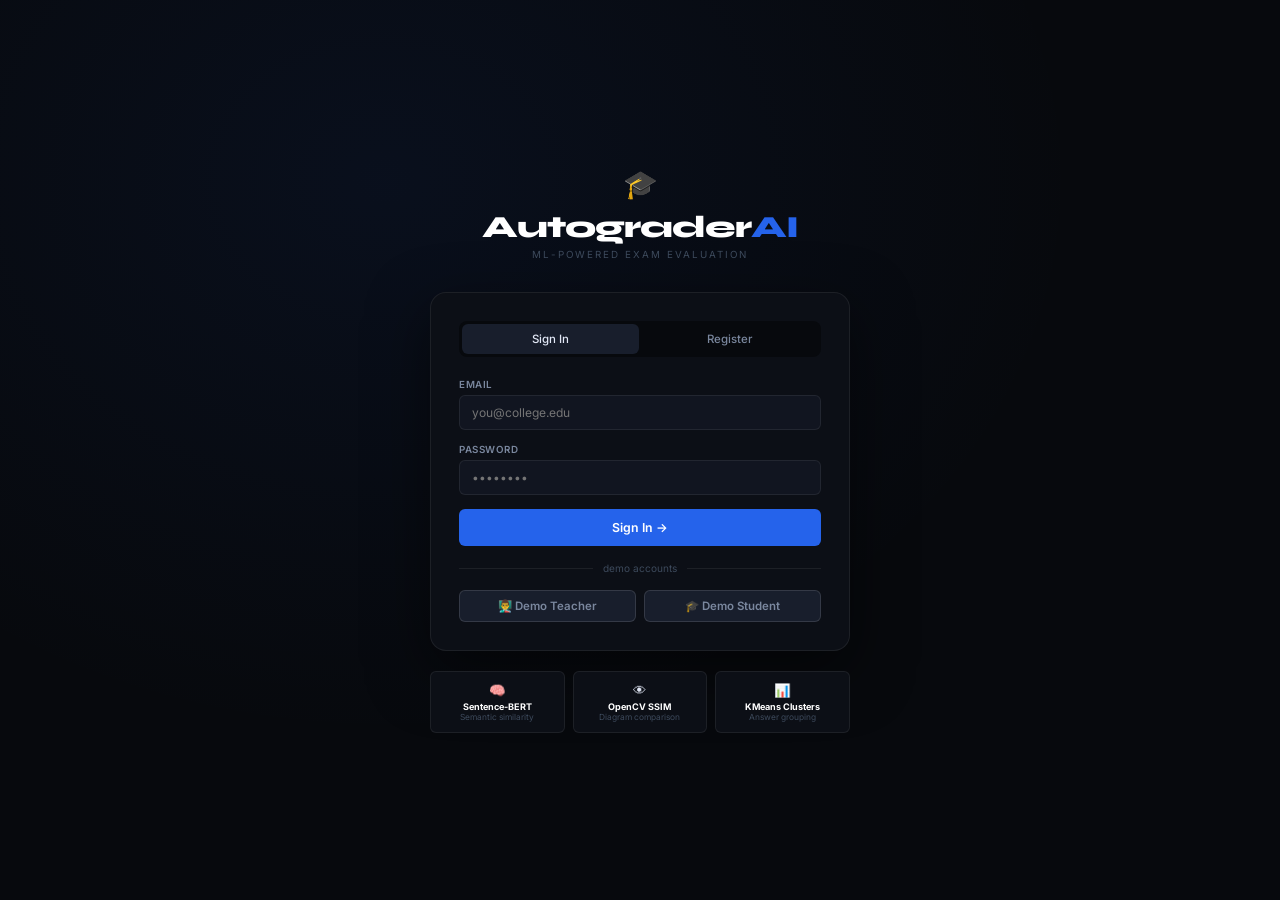
==== frontend/index.html @ 8019d905 "Initial commit: AI-powered ExamAI system" ====
<!DOCTYPE html>
<html lang="en">

<head>
  <meta charset="UTF-8">
  <meta name="viewport" content="width=device-width,initial-scale=1">
  <title>AutoGrader— Smart Exam Grader</title>
  <link rel="stylesheet" href="css/main.css">
</head>

<body class="auth-page">

  <div class="auth-box">
    <div class="auth-logo">
      <div class="auth-logo-icon">🎓</div>
      <h1>Autograder<span>AI</span></h1>
      <p>ML-POWERED EXAM EVALUATION</p>
    </div>

    <div class="auth-card">
      <div class="auth-tabs">
        <button class="auth-tab active" onclick="tab('login')">Sign In</button>
        <button class="auth-tab" onclick="tab('register')">Register</button>
      </div>

      <div id="err" class="err hidden"></div>

      <!-- LOGIN -->
      <div id="panel-login">
        <div class="field"><label>Email</label><input type="email" id="l-email" placeholder="you@college.edu"></div>
        <div class="field"><label>Password</label><input type="password" id="l-pass" placeholder="••••••••"></div>
        <button class="btn btn-primary w-full btn-lg" id="l-btn" onclick="doLogin()">Sign In →</button>
        <div class="divider"><span>demo accounts</span></div>
        <div style="display:grid;grid-template-columns:1fr 1fr;gap:8px">
          <button class="btn btn-secondary" onclick="demo('teacher')">👨‍🏫 Demo Teacher</button>
          <button class="btn btn-secondary" onclick="demo('student')">🎓 Demo Student</button>
        </div>
      </div>

      <!-- REGISTER -->
      <div id="panel-register" class="hidden">
        <div class="role-row">
          <button class="role-btn active" id="r-t" onclick="setRole('teacher')"><span
              style="font-size:1.4rem">👨‍🏫</span><span>Teacher</span></button>
          <button class="role-btn" id="r-s" onclick="setRole('student')"><span
              style="font-size:1.4rem">🎓</span><span>Student</span></button>
        </div>
        <div class="field-row">
          <div class="field"><label>Full Name</label><input id="r-name" placeholder="Your name"></div>
          <div class="field"><label>Email</label><input type="email" id="r-email" placeholder="you@college.edu"></div>
        </div>
        <div class="field-row">
          <div class="field"><label>Password</label><input type="password" id="r-pass" placeholder="Min 6 chars"></div>
          <div class="field"><label>Subject</label><input id="r-sub" placeholder="e.g. Computer Science"></div>
        </div>
        <button class="btn btn-primary w-full btn-lg" id="r-btn" onclick="doRegister()">Create Account →</button>
      </div>
    </div>

    <!-- ML Models info -->
    <div style="display:grid;grid-template-columns:repeat(3,1fr);gap:8px;margin-top:20px">
      <div
        style="background:var(--bg2);border:1px solid var(--border);border-radius:var(--rs);padding:10px;text-align:center">
        <div style="font-size:.95rem;margin-bottom:3px">🧠</div>
        <div style="font-size:.65rem;font-weight:700;color:#fff">Sentence-BERT</div>
        <div style="font-size:.6rem;color:var(--text3)">Semantic similarity</div>
      </div>
      <div
        style="background:var(--bg2);border:1px solid var(--border);border-radius:var(--rs);padding:10px;text-align:center">
        <div style="font-size:.95rem;margin-bottom:3px">👁</div>
        <div style="font-size:.65rem;font-weight:700;color:#fff">OpenCV SSIM</div>
        <div style="font-size:.6rem;color:var(--text3)">Diagram comparison</div>
      </div>
      <div
        style="background:var(--bg2);border:1px solid var(--border);border-radius:var(--rs);padding:10px;text-align:center">
        <div style="font-size:.95rem;margin-bottom:3px">📊</div>
        <div style="font-size:.65rem;font-weight:700;color:#fff">KMeans Clusters</div>
        <div style="font-size:.6rem;color:var(--text3)">Answer grouping</div>
      </div>
    </div>
  </div>

  <script>
    const API = 'http://localhost:5000/api';
    let role = 'teacher';

    function tab(t) {
      document.querySelectorAll('.auth-tab').forEach((el, i) => el.classList.toggle('active', t === (i === 0 ? 'login' : 'register')));
      document.getElementById('panel-login').classList.toggle('hidden', t !== 'login');
      document.getElementById('panel-register').classList.toggle('hidden', t !== 'register');
      document.getElementById('err').classList.add('hidden');
    }
    function setRole(r) {
      role = r;
      document.getElementById('r-t').classList.toggle('active', r === 'teacher');
      document.getElementById('r-s').classList.toggle('active', r === 'student');
    }
    function showErr(msg) { const e = document.getElementById('err'); e.textContent = msg; e.classList.remove('hidden'); setTimeout(() => e.classList.add('hidden'), 4000); }

    async function doLogin() {
      const email = document.getElementById('l-email').value.trim(), pw = document.getElementById('l-pass').value;
      if (!email || !pw) { showErr('Email and password required'); return; }
      const btn = document.getElementById('l-btn'); btn.disabled = true; btn.textContent = 'Signing in…';
      try {
        const r = await fetch(`${API}/auth/login`, { method: 'POST', headers: { 'Content-Type': 'application/json' }, body: JSON.stringify({ email, password: pw }) });
        const d = await r.json(); if (!r.ok) { showErr(d.error || 'Login failed'); return; }
        localStorage.setItem('examai_token', d.token); localStorage.setItem('examai_user', JSON.stringify(d.user));
        location.href = d.user.role === 'teacher' ? 'pages/teacher.html' : 'pages/student.html';
      } catch (e) { showErr('Cannot connect to backend. Run: python app.py'); }
      finally { btn.disabled = false; btn.textContent = 'Sign In →'; }
    }

    async function doRegister() {
      const name = document.getElementById('r-name').value.trim(), email = document.getElementById('r-email').value.trim(), pw = document.getElementById('r-pass').value, sub = document.getElementById('r-sub').value.trim();
      if (!name || !email || !pw) { showErr('All fields required'); return; }
      const btn = document.getElementById('r-btn'); btn.disabled = true; btn.textContent = 'Creating…';
      try {
        const r = await fetch(`${API}/auth/register`, { method: 'POST', headers: { 'Content-Type': 'application/json' }, body: JSON.stringify({ name, email, password: pw, role, subject: sub }) });
        const d = await r.json(); if (!r.ok) { showErr(d.error || 'Failed'); return; }
        localStorage.setItem('examai_token', d.token); localStorage.setItem('examai_user', JSON.stringify(d.user));
        location.href = d.user.role === 'teacher' ? 'pages/teacher.html' : 'pages/student.html';
      } catch (e) { showErr('Cannot connect to backend'); }
      finally { btn.disabled = false; btn.textContent = 'Create Account →'; }
    }

    async function demo(r) {
      const email = r === 'teacher' ? 'teacher@demo.com' : 'student@demo.com';
      try {
        const res = await fetch(`${API}/auth/login`, { method: 'POST', headers: { 'Content-Type': 'application/json' }, body: JSON.stringify({ email, password: 'demo123' }) });
        const d = await res.json(); if (!res.ok) { showErr(d.error || 'Demo failed'); return; }
        localStorage.setItem('examai_token', d.token); localStorage.setItem('examai_user', JSON.stringify(d.user));
        location.href = d.user.role === 'teacher' ? 'pages/teacher.html' : 'pages/student.html';
      } catch (e) { showErr('Backend not running. Start: python app.py'); }
    }

    const t = localStorage.getItem('examai_token'), u = JSON.parse(localStorage.getItem('examai_user') || 'null');
    if (t && u) location.href = u.role === 'teacher' ? 'pages/teacher.html' : 'pages/student.html';
  </script>
</body>

</html>
---- frontend/css/main.css ----
@import url('https://fonts.googleapis.com/css2?family=Inter:wght@300;400;500;600;700&family=JetBrains+Mono:wght@400;500&family=Syne:wght@700;800&display=swap');

:root{
  --bg:#07090D;--bg2:#0C0F16;--bg3:#111520;--bg4:#181E2C;--bg5:#1E2638;
  --border:rgba(255,255,255,.07);--border2:rgba(255,255,255,.12);
  --text:#E1E7F5;--text2:#7A879E;--text3:#3D4A5C;
  --blue:#2563EB;--green:#059669;--gold:#D97706;--red:#DC2626;--purple:#7C3AED;--teal:#0891B2;
  --r:10px;--rs:6px;
}
*{box-sizing:border-box;margin:0;padding:0}
html{font-size:14px;-webkit-font-smoothing:antialiased}
body{background:var(--bg);color:var(--text);font-family:'Inter',sans-serif;min-height:100vh}
::-webkit-scrollbar{width:4px}::-webkit-scrollbar-thumb{background:var(--bg5);border-radius:2px}
input,select,textarea,button{font-family:'Inter',sans-serif}

/* AUTH */
.auth-page{min-height:100vh;display:flex;align-items:center;justify-content:center;background:radial-gradient(ellipse at 30% 20%,rgba(37,99,235,.07),transparent 55%),var(--bg);padding:20px}
.auth-box{width:100%;max-width:420px}
.auth-logo{text-align:center;margin-bottom:32px}
.auth-logo-icon{font-size:2rem;margin-bottom:8px}
.auth-logo h1{font-family:'Syne',sans-serif;font-size:2.2rem;font-weight:800;color:#fff;letter-spacing:-1px}
.auth-logo h1 span{color:var(--blue)}
.auth-logo p{font-size:.7rem;letter-spacing:2px;color:var(--text3);margin-top:4px}
.auth-card{background:var(--bg2);border:1px solid var(--border);border-radius:16px;padding:28px;box-shadow:0 20px 60px rgba(0,0,0,.5)}
.auth-tabs{display:flex;gap:3px;background:var(--bg);border-radius:8px;padding:3px;margin-bottom:22px}
.auth-tab{flex:1;padding:8px;border:none;background:transparent;color:var(--text2);border-radius:6px;cursor:pointer;font-size:.82rem;font-weight:500;transition:.15s}
.auth-tab.active{background:var(--bg4);color:var(--text)}
.role-row{display:grid;grid-template-columns:1fr 1fr;gap:8px;margin-bottom:18px}
.role-btn{display:flex;flex-direction:column;align-items:center;gap:5px;padding:14px;border:1px solid var(--border);background:var(--bg3);border-radius:var(--rs);cursor:pointer;color:var(--text2);font-size:.8rem;transition:.15s}
.role-btn.active{border-color:var(--blue);background:rgba(37,99,235,.1);color:var(--blue)}

/* FORMS */
.field{margin-bottom:14px}
.field label{display:block;font-size:.7rem;font-weight:600;color:var(--text2);margin-bottom:5px;letter-spacing:.5px;text-transform:uppercase}
.field input,.field select,.field textarea{width:100%;padding:9px 12px;background:var(--bg3);border:1px solid var(--border);border-radius:var(--rs);color:var(--text);font-size:.86rem;outline:none;transition:.15s}
.field input:focus,.field select:focus,.field textarea:focus{border-color:rgba(37,99,235,.5);box-shadow:0 0 0 3px rgba(37,99,235,.08)}
.field textarea{resize:vertical;min-height:75px;line-height:1.6}
.field-row{display:grid;grid-template-columns:1fr 1fr;gap:12px}

/* BUTTONS */
.btn{display:inline-flex;align-items:center;justify-content:center;gap:6px;padding:8px 16px;border:none;border-radius:var(--rs);cursor:pointer;font-size:.82rem;font-weight:600;transition:.15s;white-space:nowrap}
.btn:disabled{opacity:.4;cursor:not-allowed}
.btn-primary{background:var(--blue);color:#fff}
.btn-primary:hover:not(:disabled){background:#1d4ed8}
.btn-secondary{background:var(--bg4);color:var(--text2);border:1px solid var(--border2)}
.btn-secondary:hover:not(:disabled){background:var(--bg5);color:var(--text)}
.btn-success{background:rgba(5,150,105,.12);color:var(--green);border:1px solid rgba(5,150,105,.2)}
.btn-danger{background:rgba(220,38,38,.1);color:var(--red);border:1px solid rgba(220,38,38,.2)}
.btn-ghost{background:transparent;color:var(--text2)}
.btn-ghost:hover:not(:disabled){background:rgba(255,255,255,.04);color:var(--text)}
.btn-lg{padding:11px 22px;font-size:.88rem}
.btn-sm{padding:5px 11px;font-size:.74rem}
.btn-icon{padding:7px}
.w-full{width:100%}

/* LAYOUT */
.app{display:flex;height:100vh;overflow:hidden}
.sidebar{width:220px;background:var(--bg2);border-right:1px solid var(--border);display:flex;flex-direction:column;flex-shrink:0}
.sb-brand{display:flex;align-items:center;gap:8px;padding:16px 14px;border-bottom:1px solid var(--border)}
.sb-brand-icon{width:28px;height:28px;background:var(--blue);border-radius:7px;display:flex;align-items:center;justify-content:center;font-size:.85rem;flex-shrink:0}
.sb-brand-name{font-family:'Syne',sans-serif;font-weight:800;font-size:.85rem;color:#fff}
.sb-user{display:flex;align-items:center;gap:9px;padding:11px 12px;border-bottom:1px solid var(--border)}
.sb-av{width:30px;height:30px;border-radius:50%;display:flex;align-items:center;justify-content:center;font-weight:700;font-size:.75rem;flex-shrink:0}
.sb-name{font-size:.8rem;font-weight:600;white-space:nowrap;overflow:hidden;text-overflow:ellipsis}
.sb-role{font-size:.65rem;color:var(--text3)}
.sb-nav{flex:1;overflow-y:auto;padding:8px}
.sb-sec{font-size:.6rem;font-weight:700;letter-spacing:1px;text-transform:uppercase;color:var(--text3);padding:8px 8px 4px}
.nav-btn{display:flex;align-items:center;gap:9px;padding:8px 10px;border-radius:var(--rs);cursor:pointer;color:var(--text2);font-size:.8rem;font-weight:500;transition:.12s;border:none;background:none;width:100%;text-align:left}
.nav-btn:hover{background:rgba(255,255,255,.04);color:var(--text)}
.nav-btn.active{background:rgba(37,99,235,.12);color:var(--blue)}
.nav-icon{font-size:.9rem;width:16px;text-align:center;flex-shrink:0}
.nav-badge{margin-left:auto;background:var(--red);color:#fff;font-size:.6rem;font-weight:700;padding:1px 5px;border-radius:6px}
.sb-foot{padding:8px;border-top:1px solid var(--border)}
.main{flex:1;overflow-y:auto}
.wrap{padding:24px 28px;max-width:1200px}
.page{display:none}.page.active{display:block;animation:fadein .2s ease}
@keyframes fadein{from{opacity:0;transform:translateY(6px)}to{opacity:1;transform:translateY(0)}}

/* PAGE HEADER */
.ph{display:flex;align-items:flex-start;justify-content:space-between;margin-bottom:24px}
.ph h1{font-family:'Syne',sans-serif;font-size:1.6rem;font-weight:800;color:#fff;letter-spacing:-.5px}
.ph p{color:var(--text2);font-size:.8rem;margin-top:3px}

/* CARDS */
.card{background:var(--bg2);border:1px solid var(--border);border-radius:var(--r);padding:20px}
.card-sm{padding:14px}
.card-hover:hover{border-color:var(--border2);transform:translateY(-1px);transition:.15s}
.card-header{display:flex;align-items:center;justify-content:space-between;margin-bottom:16px}
.card-title{font-weight:700;font-size:.88rem;color:#fff}
.card-sub{font-size:.72rem;color:var(--text3);margin-top:2px}

/* STATS */
.stats{display:grid;grid-template-columns:repeat(4,1fr);gap:14px;margin-bottom:22px}
.stat{background:var(--bg2);border:1px solid var(--border);border-radius:var(--r);padding:18px;border-top:2px solid var(--stat-color,var(--blue))}
.stat-label{font-size:.65rem;font-weight:700;letter-spacing:.8px;text-transform:uppercase;color:var(--text3);margin-bottom:8px}
.stat-value{font-family:'Syne',sans-serif;font-size:1.8rem;font-weight:800;color:var(--stat-color,#fff);letter-spacing:-1px}
.stat-sub{font-size:.7rem;color:var(--text2);margin-top:4px}

/* TABLE */
.tbl-wrap{overflow-x:auto}
table{width:100%;border-collapse:collapse}
th{padding:9px 13px;text-align:left;font-size:.65rem;font-weight:700;letter-spacing:.6px;text-transform:uppercase;color:var(--text3);border-bottom:1px solid var(--border)}
td{padding:11px 13px;font-size:.8rem;border-bottom:1px solid rgba(255,255,255,.03)}
tbody tr:hover td{background:rgba(255,255,255,.02)}
tbody tr:last-child td{border-bottom:none}

/* BADGES */
.badge{display:inline-flex;align-items:center;padding:2px 8px;border-radius:20px;font-size:.66rem;font-weight:700}
.bg-green{background:rgba(5,150,105,.12);color:var(--green)}
.bg-blue{background:rgba(37,99,235,.12);color:var(--blue)}
.bg-gold{background:rgba(217,119,6,.12);color:var(--gold)}
.bg-red{background:rgba(220,38,38,.12);color:var(--red)}
.bg-gray{background:rgba(255,255,255,.07);color:var(--text2)}
.bg-purple{background:rgba(124,58,237,.12);color:var(--purple)}

/* PROGRESS */
.prog-track{height:4px;background:var(--bg5);border-radius:2px;overflow:hidden}
.prog-fill{height:100%;border-radius:2px;transition:width .5s}

/* UPLOAD */
.drop-zone{border:2px dashed rgba(255,255,255,.1);border-radius:var(--r);padding:36px 20px;text-align:center;cursor:pointer;transition:.15s}
.drop-zone:hover,.drop-zone.drag{border-color:var(--blue);background:rgba(37,99,235,.04)}
.drop-zone input{display:none}
.drop-icon{font-size:2.2rem;margin-bottom:10px}

/* MODAL */
.overlay{position:fixed;inset:0;background:rgba(0,0,0,.7);z-index:999;display:none;align-items:center;justify-content:center;padding:16px;backdrop-filter:blur(3px)}
.overlay.open{display:flex;animation:fadein .15s}
.modal{background:var(--bg2);border:1px solid var(--border);border-radius:16px;width:100%;display:flex;flex-direction:column;max-height:90vh}
.modal-sm{max-width:460px}.modal-md{max-width:640px}.modal-lg{max-width:860px}.modal-xl{max-width:1050px}
.modal-head{display:flex;align-items:center;justify-content:space-between;padding:16px 20px;border-bottom:1px solid var(--border);flex-shrink:0}
.modal-head h3{font-weight:700;font-size:.92rem;color:#fff}
.modal-close{background:none;border:none;color:var(--text2);cursor:pointer;font-size:1.1rem;padding:3px;border-radius:4px}
.modal-body{flex:1;overflow-y:auto;padding:20px}
.modal-foot{padding:12px 20px;border-top:1px solid var(--border);display:flex;justify-content:flex-end;gap:8px;flex-shrink:0}

/* ANSWER CARD */
.ans-card{background:var(--bg3);border:1px solid var(--border);border-radius:var(--r);overflow:hidden;margin-bottom:10px}
.ans-head{display:flex;align-items:center;gap:10px;padding:12px 14px;cursor:pointer}
.ans-head:hover{background:rgba(255,255,255,.02)}
.score-ring{width:40px;height:40px;border-radius:50%;border:2px solid;display:flex;align-items:center;justify-content:center;font-family:'JetBrains Mono',monospace;font-size:.78rem;font-weight:700;flex-shrink:0}
.ans-body{border-top:1px solid var(--border);padding:14px}

/* ML CHIP */
.ml-chip{display:inline-flex;align-items:center;gap:4px;padding:2px 7px;background:rgba(37,99,235,.1);border:1px solid rgba(37,99,235,.2);border-radius:4px;font-size:.65rem;color:var(--blue);font-family:'JetBrains Mono',monospace}

/* CHARTS */
.chart-img{width:100%;border-radius:var(--rs);border:1px solid var(--border)}
.chart-grid{display:grid;grid-template-columns:1fr 1fr;gap:16px;margin-bottom:20px}

/* UTILS */
.grid-2{display:grid;grid-template-columns:1fr 1fr;gap:16px}
.grid-3{display:grid;grid-template-columns:1fr 1fr 1fr;gap:14px}
.flex{display:flex}.items-c{align-items:center}.jc-sb{justify-content:space-between}
.gap-6{gap:6px}.gap-10{gap:10px}.gap-12{gap:12px}
.mt-8{margin-top:8px}.mt-12{margin-top:12px}.mt-16{margin-top:16px}.mt-20{margin-top:20px}
.mb-8{margin-bottom:8px}.mb-12{margin-bottom:12px}.mb-16{margin-bottom:16px}
.text-xs{font-size:.7rem}.text-sm{font-size:.78rem}.text-muted{color:var(--text2)}.text-dim{color:var(--text3)}
.mono{font-family:'JetBrains Mono',monospace}
.hidden{display:none!important}
.spin{animation:spin 1s linear infinite}@keyframes spin{to{transform:rotate(360deg)}}
.shimmer{background:linear-gradient(90deg,var(--bg3) 25%,var(--bg4) 50%,var(--bg3) 75%);background-size:200% 100%;animation:shim 1.5s infinite}@keyframes shim{0%{background-position:-200% 0}100%{background-position:200% 0}}
.err{background:rgba(220,38,38,.09);border:1px solid rgba(220,38,38,.2);border-radius:var(--rs);padding:9px 13px;color:var(--red);font-size:.8rem;margin-bottom:14px}
.toast{position:fixed;bottom:20px;right:20px;padding:11px 16px;border-radius:var(--rs);font-size:.79rem;font-weight:500;z-index:9999;transform:translateY(50px);opacity:0;transition:.25s;max-width:300px}
.toast.show{transform:translateY(0);opacity:1}
.toast-s{background:#0A2A1A;border:1px solid var(--green);color:var(--green)}
.toast-e{background:#2A0A0A;border:1px solid var(--red);color:var(--red)}
.toast-i{background:#0A122A;border:1px solid var(--blue);color:var(--blue)}
.ai-load{display:flex;align-items:center;gap:10px;padding:12px 16px;background:rgba(37,99,235,.06);border:1px solid rgba(37,99,235,.15);border-radius:var(--rs);font-size:.8rem;color:var(--blue)}
.dots span{display:inline-block;width:4px;height:4px;border-radius:50%;background:var(--blue);margin:0 2px;animation:dp 1.2s infinite}
.dots span:nth-child(2){animation-delay:.2s}.dots span:nth-child(3){animation-delay:.4s}
@keyframes dp{0%,60%,100%{opacity:.3;transform:scale(.8)}30%{opacity:1;transform:scale(1)}}
.divider{display:flex;align-items:center;gap:10px;margin:16px 0;color:var(--text3);font-size:.72rem}
.divider::before,.divider::after{content:'';flex:1;height:1px;background:var(--border)}

/* Q BUILDER */
.q-item{background:var(--bg3);border:1px solid var(--border);border-radius:var(--rs);padding:14px;margin-bottom:10px}
.q-item-head{display:flex;align-items:center;gap:8px;margin-bottom:10px}
.q-num-badge{font-family:'JetBrains Mono',monospace;font-size:.7rem;background:rgba(37,99,235,.12);color:var(--blue);padding:2px 7px;border-radius:4px;flex-shrink:0}
.sub-q{background:var(--bg4);border:1px solid var(--border);border-radius:var(--rs);padding:11px;margin-top:8px}
.or-label{display:inline-block;padding:1px 6px;background:rgba(124,58,237,.12);color:var(--purple);border-radius:3px;font-size:.65rem;font-weight:700;margin-right:6px}

@media(max-width:900px){.stats{grid-template-columns:repeat(2,1fr)}.chart-grid{grid-template-columns:1fr}}
@media(max-width:700px){.sidebar{width:52px}.sb-brand-name,.sb-name,.sb-role,.sb-sec,.nav-btn span:not(.nav-icon),.nav-badge{display:none}.main .wrap{padding:16px}}
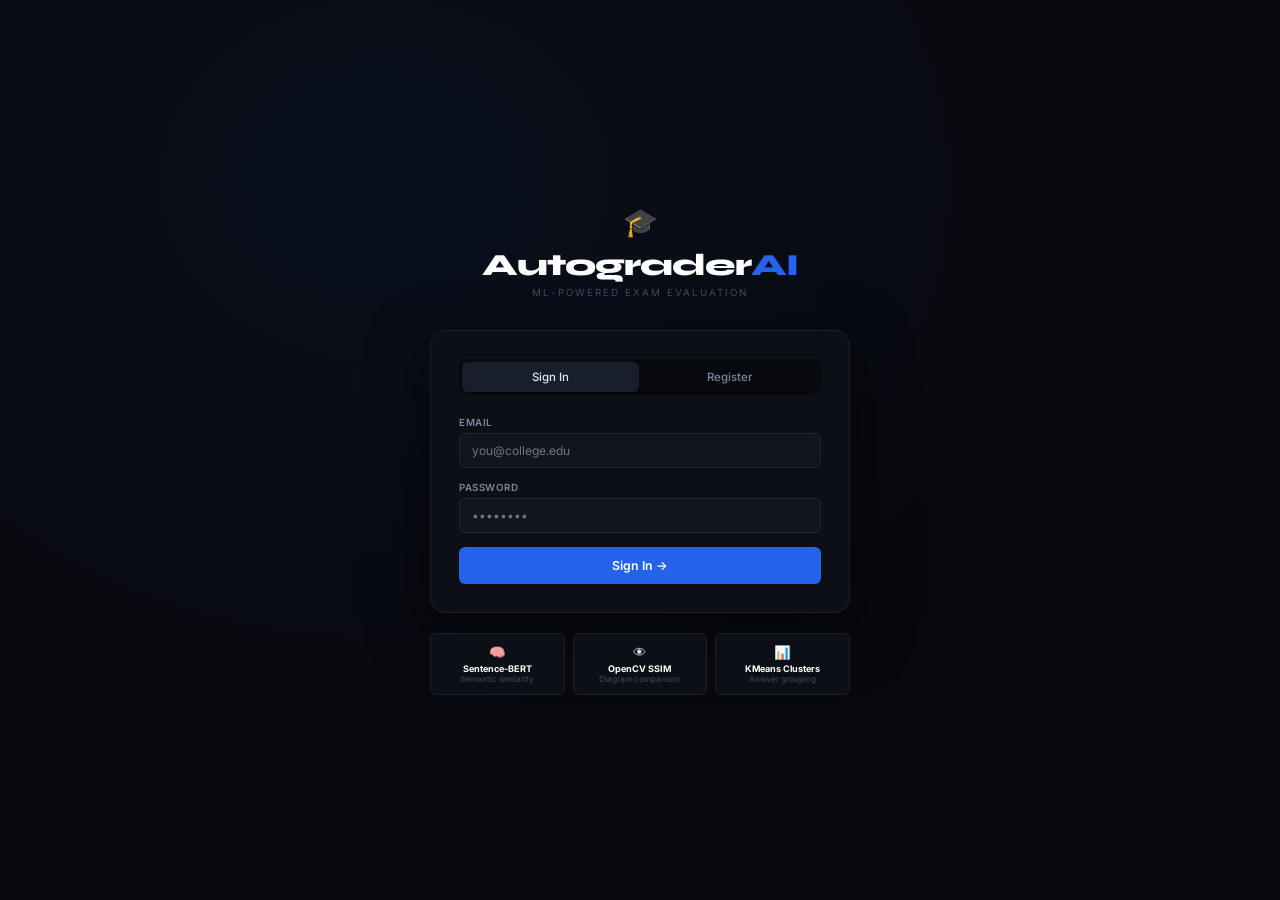
==== commit cf2d5cf1: "done" ====
--- a/frontend/index.html
+++ b/frontend/index.html
@@ -30,11 +30,7 @@
         <div class="field"><label>Email</label><input type="email" id="l-email" placeholder="you@college.edu"></div>
         <div class="field"><label>Password</label><input type="password" id="l-pass" placeholder="••••••••"></div>
         <button class="btn btn-primary w-full btn-lg" id="l-btn" onclick="doLogin()">Sign In →</button>
-        <div class="divider"><span>demo accounts</span></div>
-        <div style="display:grid;grid-template-columns:1fr 1fr;gap:8px">
-          <button class="btn btn-secondary" onclick="demo('teacher')">👨‍🏫 Demo Teacher</button>
-          <button class="btn btn-secondary" onclick="demo('student')">🎓 Demo Student</button>
-        </div>
+
       </div>
 
       <!-- REGISTER -->
@@ -123,15 +119,7 @@
       finally { btn.disabled = false; btn.textContent = 'Create Account →'; }
     }
 
-    async function demo(r) {
-      const email = r === 'teacher' ? 'teacher@demo.com' : 'student@demo.com';
-      try {
-        const res = await fetch(`${API}/auth/login`, { method: 'POST', headers: { 'Content-Type': 'application/json' }, body: JSON.stringify({ email, password: 'demo123' }) });
-        const d = await res.json(); if (!res.ok) { showErr(d.error || 'Demo failed'); return; }
-        localStorage.setItem('examai_token', d.token); localStorage.setItem('examai_user', JSON.stringify(d.user));
-        location.href = d.user.role === 'teacher' ? 'pages/teacher.html' : 'pages/student.html';
-      } catch (e) { showErr('Backend not running. Start: python app.py'); }
-    }
+
 
     const t = localStorage.getItem('examai_token'), u = JSON.parse(localStorage.getItem('examai_user') || 'null');
     if (t && u) location.href = u.role === 'teacher' ? 'pages/teacher.html' : 'pages/student.html';
